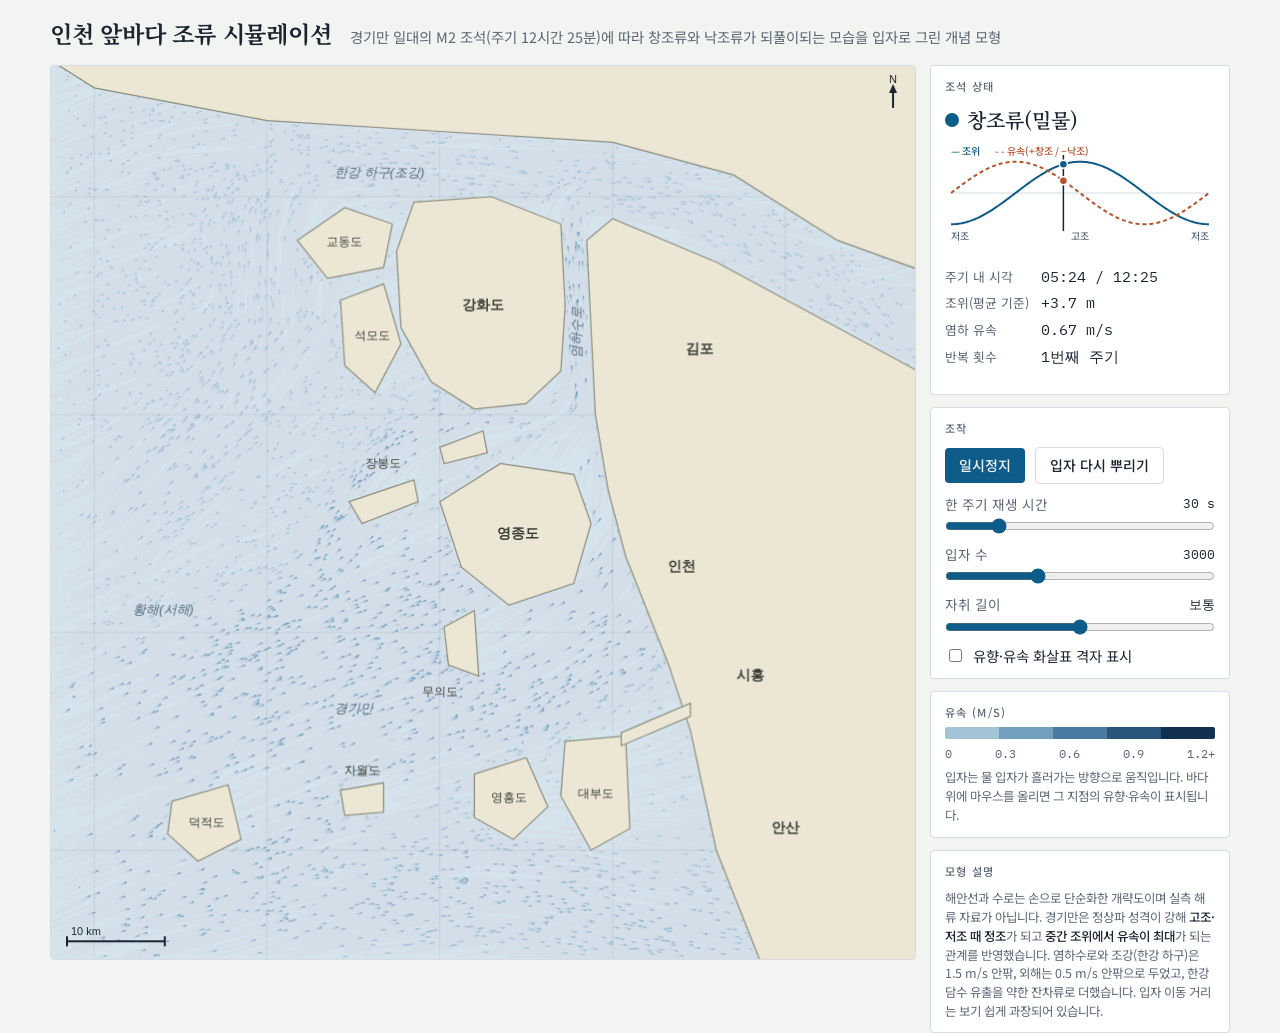
==== incheon_current_sim/index.html @ fb6a22b2 "Add Incheon tidal current flow simulation page Single-file HTML canvas simulation of Gyeonggi Bay ti" ====
<!doctype html>
<html lang="ko">
<head>
<meta charset="utf-8">
<meta name="viewport" content="width=device-width,initial-scale=1,viewport-fit=cover">
<title>인천 앞바다 조류 시뮬레이션</title>
<link rel="stylesheet" href="https://fonts.googleapis.com/css2?family=Noto+Serif+KR:wght@600;700&family=Noto+Sans+KR:wght@400;500;700&family=IBM+Plex+Mono:wght@400;500&display=swap">
<style>
/* 레이아웃: 왼쪽에 정사각형 해도(캔버스), 오른쪽에 조석시계·범례·조작 레일. 폰 폭에서는 세로로 쌓임. */
:root{
  --bg:#f2f4f1; --fg:#1b2430; --muted:#5b6675; --panel:#ffffff; --line:#d6dce1;
  --sea:#d2e3ec; --land:#ece6d5; --coast:#8a8d7c; --label:#3a3e35; --sealabel:#4f6b7c;
  --accent:#0d5c8a; --accent2:#b5542b;
  --s1:#a3c3d6; --s2:#729fbe; --s3:#4a7aa0; --s4:#285579; --s5:#12304f;
  --arrow:rgba(18,40,62,.6); --grid:rgba(20,40,60,.08);
  --font-display:'Noto Serif KR','Apple SD Gothic Neo',serif;
  --font-body:'Noto Sans KR','Apple SD Gothic Neo','Malgun Gothic',sans-serif;
  --font-mono:'IBM Plex Mono',ui-monospace,Menlo,monospace;
}
@media (prefers-color-scheme: dark){
  :root:not([data-theme="light"]){
    --bg:#0e141c; --fg:#e4ebf2; --muted:#93a1b1; --panel:#161e28; --line:#2a3440;
    --sea:#0b1b2c; --land:#2b3340; --coast:#606c79; --label:#cfd8e2; --sealabel:#8fb1c4;
    --accent:#6cc3ec; --accent2:#f0946a;
    --s1:#2a5a78; --s2:#3f86a8; --s3:#5db3d2; --s4:#8fd8ea; --s5:#dcf7ff;
    --arrow:rgba(220,236,246,.55); --grid:rgba(200,220,240,.08);
    color-scheme:dark;
  }
}
:root[data-theme="dark"]{
  --bg:#0e141c; --fg:#e4ebf2; --muted:#93a1b1; --panel:#161e28; --line:#2a3440;
  --sea:#0b1b2c; --land:#2b3340; --coast:#606c79; --label:#cfd8e2; --sealabel:#8fb1c4;
  --accent:#6cc3ec; --accent2:#f0946a;
  --s1:#2a5a78; --s2:#3f86a8; --s3:#5db3d2; --s4:#8fd8ea; --s5:#dcf7ff;
  --arrow:rgba(220,236,246,.55); --grid:rgba(200,220,240,.08);
  color-scheme:dark;
}
*{box-sizing:border-box}
html,body{height:100%}
body{margin:0;background:var(--bg);color:var(--fg);font-family:var(--font-body);font-size:14px;line-height:1.5;
  padding-block:16px;padding-inline:16px}
.wrap{max-width:1180px;margin:0 auto;display:flex;flex-direction:column;gap:14px}
header{display:flex;flex-wrap:wrap;align-items:baseline;gap:6px 18px}
h1{font-family:var(--font-display);font-weight:700;font-size:1.45rem;margin:0;letter-spacing:-.01em;text-wrap:balance}
header p{margin:0;color:var(--muted);font-size:.9rem}
.main{display:grid;grid-template-columns:minmax(0,1fr) 300px;gap:14px;align-items:start}
.mapbox{position:relative;width:100%;aspect-ratio:var(--aspect,1);max-width:100%;border:1px solid var(--line);
  background:var(--sea);overflow:hidden;border-radius:4px}
.mapbox canvas{position:absolute;inset:0;width:100%;height:100%}
#tip{position:absolute;pointer-events:none;background:var(--panel);color:var(--fg);border:1px solid var(--line);
  border-radius:4px;padding:6px 8px;font-size:12px;font-family:var(--font-mono);font-variant-numeric:tabular-nums;
  box-shadow:0 2px 8px rgba(0,0,0,.15);white-space:nowrap;transform:translate(12px,12px)}
.rail{display:flex;flex-direction:column;gap:12px;min-width:0}
.card{background:var(--panel);border:1px solid var(--line);border-radius:4px;padding:12px 14px;display:flex;flex-direction:column;gap:10px;min-width:0}
.eyebrow{font-size:.7rem;letter-spacing:.12em;text-transform:uppercase;color:var(--muted);font-weight:500}
.status{display:grid;grid-template-columns:auto 1fr;gap:4px 12px;font-variant-numeric:tabular-nums;align-items:baseline}
.status dt{color:var(--muted);font-size:.8rem;margin:0}
.status dd{margin:0;font-family:var(--font-mono);font-size:.95rem}
.phase{font-family:var(--font-display);font-size:1.25rem;font-weight:600;display:flex;align-items:center;gap:8px}
.phase .chip{display:inline-block;width:.7em;height:.7em;border-radius:50%;background:var(--accent)}
.phase.ebb .chip{background:var(--accent2)}
#tide{width:100%;height:96px;display:block}
.row{display:flex;align-items:center;gap:10px;flex-wrap:wrap}
.row label{flex:1 1 auto;font-size:.85rem;color:var(--muted);min-width:0}
.row output{font-family:var(--font-mono);font-size:.8rem;min-width:4.5em;text-align:right;font-variant-numeric:tabular-nums}
input[type=range]{width:100%;accent-color:var(--accent);margin:0}
.field{display:flex;flex-direction:column;gap:4px}
.field .row{justify-content:space-between}
button{font:inherit;font-weight:500;background:var(--accent);color:var(--bg);border:0;border-radius:4px;padding:7px 14px;cursor:pointer}
button.secondary{background:transparent;color:var(--fg);border:1px solid var(--line)}
button:focus-visible,input:focus-visible{outline:2px solid var(--accent);outline-offset:2px}
.check{display:flex;align-items:center;gap:8px;font-size:.9rem;cursor:pointer}
.legend{display:flex;flex-direction:column;gap:6px}
.ramp{display:flex;height:12px;border-radius:2px;overflow:hidden}
.ramp span{flex:1}
.ticks{display:flex;justify-content:space-between;font-family:var(--font-mono);font-size:.72rem;color:var(--muted);font-variant-numeric:tabular-nums}
.note{font-size:.78rem;color:var(--muted);margin:0}
.note b{color:var(--fg);font-weight:500}
@media (max-width:820px){ .main{grid-template-columns:minmax(0,1fr)} }
@media (prefers-reduced-motion: reduce){ .phase .chip{animation:none} }
</style>

<div class="wrap">
  <header>
    <h1>인천 앞바다 조류 시뮬레이션</h1>
    <p>경기만 일대의 M2 조석(주기 12시간 25분)에 따라 창조류와 낙조류가 되풀이되는 모습을 입자로 그린 개념 모형</p>
  </header>

  <div class="main">
    <div class="mapbox" id="mapbox">
      <canvas id="flow"></canvas>
      <canvas id="top"></canvas>
      <div id="tip" hidden></div>
    </div>

    <aside class="rail">
      <section class="card">
        <div class="eyebrow">조석 상태</div>
        <div class="phase" id="phase"><span class="chip"></span><span id="phaseText">창조류(밀물)</span></div>
        <canvas id="tide" aria-label="조위와 유속의 한 주기 곡선"></canvas>
        <dl class="status">
          <dt>주기 내 시각</dt><dd id="tClock">00:00 / 12:25</dd>
          <dt>조위(평균 기준)</dt><dd id="level">0.0 m</dd>
          <dt>염하 유속</dt><dd id="umax">0.00 m/s</dd>
          <dt>반복 횟수</dt><dd id="cycle">1번째 주기</dd>
        </dl>
      </section>

      <section class="card">
        <div class="eyebrow">조작</div>
        <div class="row">
          <button id="play" type="button">일시정지</button>
          <button id="reset" type="button" class="secondary">입자 다시 뿌리기</button>
        </div>
        <div class="field">
          <div class="row"><label for="rate">한 주기 재생 시간</label><output id="rateOut">30 s</output></div>
          <input type="range" id="rate" min="10" max="120" step="5" value="30">
        </div>
        <div class="field">
          <div class="row"><label for="count">입자 수</label><output id="countOut">3000</output></div>
          <input type="range" id="count" min="500" max="8000" step="250" value="3000">
        </div>
        <div class="field">
          <div class="row"><label for="trail">자취 길이</label><output id="trailOut">보통</output></div>
          <input type="range" id="trail" min="1" max="5" step="1" value="3">
        </div>
        <label class="check"><input type="checkbox" id="arrows"> 유향·유속 화살표 격자 표시</label>
      </section>

      <section class="card legend">
        <div class="eyebrow">유속 (m/s)</div>
        <div class="ramp"><span style="background:var(--s1)"></span><span style="background:var(--s2)"></span><span style="background:var(--s3)"></span><span style="background:var(--s4)"></span><span style="background:var(--s5)"></span></div>
        <div class="ticks"><span>0</span><span>0.3</span><span>0.6</span><span>0.9</span><span>1.2+</span></div>
        <p class="note">입자는 물 입자가 흘러가는 방향으로 움직입니다. 바다 위에 마우스를 올리면 그 지점의 유향·유속이 표시됩니다.</p>
      </section>

      <section class="card">
        <div class="eyebrow">모형 설명</div>
        <p class="note">해안선과 수로는 손으로 단순화한 개략도이며 실측 해류 자료가 아닙니다. 경기만은 정상파 성격이 강해 <b>고조·저조 때 정조</b>가 되고 <b>중간 조위에서 유속이 최대</b>가 되는 관계를 반영했습니다. 염하수로와 조강(한강 하구)은 1.5 m/s 안팎, 외해는 0.5 m/s 안팎으로 두었고, 한강 담수 유출을 약한 잔차류로 더했습니다. 입자 이동 거리는 보기 쉽게 과장되어 있습니다.</p>
      </section>
    </aside>
  </div>
</div>

<script>
(function(){
'use strict';
// ---------- 좌표계: 경기만 범위를 km 평면으로 ----------
const LON0=125.95, LON1=126.95, LAT0=37.10, LAT1=37.92;
const LATM=(LAT0+LAT1)/2;
const KX=111.32*Math.cos(LATM*Math.PI/180), KY=111.32;
const Wkm=(LON1-LON0)*KX, Hkm=(LAT1-LAT0)*KY;
const toKm=(lon,lat)=>[(lon-LON0)*KX,(lat-LAT0)*KY];
document.getElementById('mapbox').style.setProperty('--aspect', (Wkm/Hkm).toFixed(4));

// ---------- 단순화한 해안선 (경도, 위도) ----------
const LAND=[
 {name:'북쪽 육지', pts:[[125.90,38.00],[127.00,38.00],[127.00,37.72],[126.86,37.76],[126.74,37.82],[126.60,37.85],[126.40,37.86],[126.20,37.87],[126.00,37.90],[125.90,37.95]]},
 {name:'김포·인천·시흥·안산', pts:[[127.00,37.62],[126.86,37.68],[126.72,37.74],[126.60,37.78],[126.57,37.76],[126.575,37.68],[126.58,37.60],[126.595,37.53],[126.615,37.47],[126.64,37.42],[126.665,37.37],[126.69,37.31],[126.72,37.20],[126.78,37.08],[127.00,37.05]]},
 {name:'강화도', pts:[[126.37,37.795],[126.46,37.80],[126.54,37.775],[126.545,37.70],[126.54,37.64],[126.50,37.61],[126.44,37.605],[126.39,37.63],[126.355,37.68],[126.35,37.75]]},
 {name:'교동도', pts:[[126.235,37.76],[126.29,37.79],[126.345,37.775],[126.335,37.735],[126.27,37.725]]},
 {name:'석모도', pts:[[126.285,37.705],[126.335,37.72],[126.355,37.665],[126.325,37.62],[126.29,37.645]]},
 {name:'영종도', pts:[[126.40,37.52],[126.47,37.555],[126.555,37.545],[126.575,37.50],[126.555,37.445],[126.48,37.425],[126.425,37.46]]},
 {name:'무의도', pts:[[126.405,37.405],[126.44,37.42],[126.445,37.36],[126.41,37.37]]},
 {name:'장봉도', pts:[[126.295,37.52],[126.37,37.54],[126.375,37.52],[126.31,37.50]]},
 {name:'영흥도', pts:[[126.44,37.27],[126.50,37.285],[126.525,37.24],[126.485,37.21],[126.44,37.23]]},
 {name:'대부도', pts:[[126.545,37.30],[126.615,37.305],[126.62,37.22],[126.575,37.20],[126.54,37.25]]},
 {name:'시화방조제', pts:[[126.61,37.308],[126.69,37.335],[126.69,37.323],[126.61,37.296]]},
 {name:'덕적도', pts:[[126.09,37.245],[126.155,37.26],[126.17,37.21],[126.12,37.19],[126.085,37.215]]},
 {name:'자월도', pts:[[126.285,37.255],[126.335,37.262],[126.335,37.235],[126.29,37.232]]},
 {name:'신도·시도', pts:[[126.40,37.57],[126.45,37.585],[126.455,37.565],[126.405,37.555]]},
];
const LABELS=[
 ['인천',126.68,37.46,'land'],['김포',126.70,37.66,'land'],['시흥',126.76,37.36,'land'],['안산',126.80,37.22,'land'],
 ['강화도',126.45,37.70,'land'],['교동도',126.29,37.758,'small'],['석모도',126.322,37.672,'small'],
 ['영종도',126.49,37.49,'land'],['무의도',126.40,37.345,'small'],['장봉도',126.335,37.555,'small'],
 ['영흥도',126.48,37.248,'small'],['대부도',126.58,37.252,'small'],['덕적도',126.13,37.225,'small'],['자월도',126.31,37.273,'small'],
 ['한강 하구(조강)',126.33,37.822,'sea'],['염하수로',126.559,37.675,'sea',-90],['황해(서해)',126.08,37.42,'sea'],['경기만',126.30,37.33,'sea'],
];

// ---------- 수로(창조류 방향으로 점을 나열) ----------
const CH=[
 {pts:[[125.95,37.22],[126.15,37.30],[126.32,37.36],[126.45,37.40],[126.55,37.45],[126.595,37.50],[126.60,37.55]], amp:1.1, sig:9,  res:0},
 {pts:[[126.60,37.555],[126.575,37.60],[126.565,37.65],[126.56,37.70],[126.555,37.75],[126.545,37.79]], amp:1.7, sig:2.2, res:-0.15},
 {pts:[[126.15,37.84],[126.30,37.83],[126.45,37.82],[126.56,37.805],[126.68,37.785],[126.80,37.735],[126.92,37.67]], amp:1.3, sig:2.8, res:-0.25},
 {pts:[[126.05,37.52],[126.15,37.60],[126.21,37.68],[126.20,37.76],[126.21,37.82]], amp:0.9, sig:4.5, res:-0.05},
 {pts:[[126.28,37.48],[126.36,37.56],[126.44,37.595],[126.52,37.595],[126.575,37.585]], amp:0.9, sig:3, res:0},
 {pts:[[126.10,37.12],[126.30,37.16],[126.45,37.17],[126.55,37.16],[126.70,37.13]], amp:0.8, sig:7, res:0},
].map(c=>({...c, km:c.pts.map(p=>toKm(p[0],p[1]))}));
const BG={dir:[0.93,0.37], amp:0.45, w:0.18};

// ---------- 격자: 육지 마스크 + 창조류 단위장 + 잔차류 ----------
const NX=220, NY=Math.round(NX*Hkm/Wkm);
const dx=Wkm/NX, dy=Hkm/NY;
const land=new Uint8Array(NX*NY), damp=new Float32Array(NX*NY);
const UX=new Float32Array(NX*NY), UY=new Float32Array(NX*NY), RX=new Float32Array(NX*NY), RY=new Float32Array(NX*NY);
const LANDKM=LAND.map(p=>p.pts.map(q=>toKm(q[0],q[1])));
function inPoly(x,y,poly){let c=false;for(let i=0,j=poly.length-1;i<poly.length;j=i++){const [xi,yi]=poly[i],[xj,yj]=poly[j];
  if(((yi>y)!==(yj>y))&&(x<(xj-xi)*(y-yi)/(yj-yi)+xi))c=!c;}return c;}
function segInfo(x,y,a,b){const vx=b[0]-a[0],vy=b[1]-a[1],L2=vx*vx+vy*vy;let t=((x-a[0])*vx+(y-a[1])*vy)/L2;t=Math.max(0,Math.min(1,t));
  const px=a[0]+t*vx,py=a[1]+t*vy,d=Math.hypot(x-px,y-py),L=Math.sqrt(L2);return [d,vx/L,vy/L];}
function fieldAt(x,y){let sw=BG.w,sx=BG.w*BG.amp*BG.dir[0],sy=BG.w*BG.amp*BG.dir[1],rx=0,ry=0;
  for(const c of CH){let best=1e9,tx=0,ty=0;for(let i=0;i<c.km.length-1;i++){const [d,ux,uy]=segInfo(x,y,c.km[i],c.km[i+1]);if(d<best){best=d;tx=ux;ty=uy;}}
    const w=Math.exp(-(best*best)/(c.sig*c.sig));sw+=w;sx+=w*c.amp*tx;sy+=w*c.amp*ty;rx+=w*c.res*tx;ry+=w*c.res*ty;}
  return [sx/sw,sy/sw,rx/sw,ry/sw];}
for(let j=0;j<NY;j++)for(let i=0;i<NX;i++){const x=(i+.5)*dx,y=(j+.5)*dy,k=j*NX+i;
  let L=false;for(const p of LANDKM){if(inPoly(x,y,p)){L=true;break;}}
  if(L){land[k]=1;continue;}
  const [ux,uy,rx,ry]=fieldAt(x,y);UX[k]=ux;UY[k]=uy;RX[k]=rx;RY[k]=ry;}
for(let j=0;j<NY;j++)for(let i=0;i<NX;i++){const k=j*NX+i;if(land[k])continue;let near=3;
  for(let r=1;r<=2&&near>2;r++){for(let b=-r;b<=r;b++)for(let a=-r;a<=r;a++){const ii=i+a,jj=j+b;if(ii<0||jj<0||ii>=NX||jj>=NY)continue;
    if(land[jj*NX+ii]){near=Math.min(near,r);}}}
  damp[k]=near===1?0.5:near===2?0.8:1;}
const cellOf=(x,y)=>{const i=Math.floor(x/dx),j=Math.floor(y/dy);if(i<0||j<0||i>=NX||j>=NY)return -1;return j*NX+i;};

// ---------- 조석 ----------
const T=12.42*3600; // M2 주기(초)
const HAMP=4.0;     // 대조기 조위 진폭(m)
let simT=0, playing=true;
const reduced=matchMedia('(prefers-reduced-motion: reduce)').matches;
const tideF=t=>Math.sin(2*Math.PI*t/T);        // +: 창조류, -: 낙조류
const level=t=>-HAMP*Math.cos(2*Math.PI*t/T);  // 저조에서 시작해 고조로
function velAt(k,t){const f=tideF(t),d=damp[k];return [(f*UX[k]+RX[k])*d,(f*UY[k]+RY[k])*d];}

// ---------- 캔버스 ----------
const box=document.getElementById('mapbox'), flow=document.getElementById('flow'), top=document.getElementById('top');
const fctx=flow.getContext('2d'), tctx=top.getContext('2d');
let cw=0,ch=0,dpr=1,sx=1,sy=1;
let C={};
function readTheme(){const cs=getComputedStyle(document.documentElement);const g=n=>cs.getPropertyValue(n).trim();
  C={sea:g('--sea'),land:g('--land'),coast:g('--coast'),label:g('--label'),sealabel:g('--sealabel'),arrow:g('--arrow'),grid:g('--grid'),fg:g('--fg'),muted:g('--muted'),accent:g('--accent'),accent2:g('--accent2'),
     ramp:[g('--s1'),g('--s2'),g('--s3'),g('--s4'),g('--s5')],line:g('--line'),panel:g('--panel')};}
function resize(){const r=box.getBoundingClientRect();if(r.width<10)return;dpr=Math.min(window.devicePixelRatio||1,2);
  cw=r.width;ch=r.height;for(const c of [flow,top]){c.width=Math.round(cw*dpr);c.height=Math.round(ch*dpr);}
  sx=cw/Wkm;sy=ch/Hkm;clearFlow();drawTop();}
function clearFlow(){fctx.setTransform(1,0,0,1,0,0);fctx.fillStyle=C.sea;fctx.fillRect(0,0,flow.width,flow.height);}
const px=(x,y)=>[x*sx,ch-y*sy];

// ---------- 입자 ----------
let N=3000, P={x:new Float32Array(0),y:new Float32Array(0),age:new Int16Array(0)};
function spawn(i){for(let k=0;k<50;k++){const x=Math.random()*Wkm,y=Math.random()*Hkm;const c=cellOf(x,y);if(c>=0&&!land[c]){P.x[i]=x;P.y[i]=y;P.age[i]=(150+Math.random()*300)|0;return;}}}
function seed(n){N=n;P={x:new Float32Array(n),y:new Float32Array(n),age:new Int16Array(n)};for(let i=0;i<n;i++)spawn(i);clearFlow();}
let cycleSec=30, trailAlpha=0.10, showArrows=false;
const trailSteps=[0.30,0.18,0.10,0.06,0.035], trailNames=['아주 짧게','짧게','보통','길게','아주 길게'];
function rampColor(s){const i=Math.min(4,Math.floor(s/0.3));return C.ramp[i];}

function step(dtReal){
  if(playing)simT+=dtReal*T/cycleSec;
  const K=0.085*Math.sqrt(30/cycleSec);   // 보기 좋게 과장한 이동 배율 (km / frame / (m/s))
  fctx.setTransform(dpr,0,0,dpr,0,0);
  fctx.globalAlpha=trailAlpha;fctx.fillStyle=C.sea;fctx.fillRect(0,0,cw,ch);fctx.globalAlpha=1;
  if(!playing)return;
  const buckets=[[],[],[],[],[]];
  for(let i=0;i<N;i++){
    const x=P.x[i],y=P.y[i];const c=cellOf(x,y);
    if(c<0||land[c]||--P.age[i]<=0){spawn(i);continue;}
    const [u,v]=velAt(c,simT);const s=Math.hypot(u,v);
    const nx=x+u*K+(Math.random()-.5)*0.02, ny=y+v*K+(Math.random()-.5)*0.02;
    const c2=cellOf(nx,ny);if(c2<0||land[c2]){spawn(i);continue;}
    buckets[Math.min(4,Math.floor(s/0.3))].push(x,y,nx,ny);P.x[i]=nx;P.y[i]=ny;}
  fctx.lineWidth=1.3;fctx.lineCap='round';
  for(let b=0;b<5;b++){const q=buckets[b];if(!q.length)continue;fctx.strokeStyle=C.ramp[b];fctx.beginPath();
    for(let i=0;i<q.length;i+=4){const [ax,ay]=px(q[i],q[i+1]),[bx,by]=px(q[i+2],q[i+3]);fctx.moveTo(ax,ay);fctx.lineTo(bx,by);}fctx.stroke();}
}

// ---------- 해도 레이어(육지·라벨·화살표·축척) ----------
function drawTop(){
  tctx.setTransform(dpr,0,0,dpr,0,0);tctx.clearRect(0,0,cw,ch);
  // 위경도 격자
  tctx.strokeStyle=C.grid;tctx.lineWidth=1;tctx.beginPath();
  for(let lon=126.0;lon<LON1;lon+=0.2){const [x]=px(...toKm(lon,LAT0));tctx.moveTo(x,0);tctx.lineTo(x,ch);}
  for(let lat=37.2;lat<LAT1;lat+=0.2){const [,y]=px(...toKm(LON0,lat));tctx.moveTo(0,y);tctx.lineTo(cw,y);}
  tctx.stroke();
  // 육지
  tctx.fillStyle=C.land;tctx.strokeStyle=C.coast;tctx.lineWidth=1.2;
  for(const p of LANDKM){tctx.beginPath();p.forEach(([x,y],i)=>{const [a,b]=px(x,y);i?tctx.lineTo(a,b):tctx.moveTo(a,b);});tctx.closePath();tctx.fill();tctx.stroke();}
  // 화살표 격자
  if(showArrows){const gp=Math.max(26,cw/22);tctx.strokeStyle=C.arrow;tctx.fillStyle=C.arrow;tctx.lineWidth=1;
    for(let yy=gp/2;yy<ch;yy+=gp)for(let xx=gp/2;xx<cw;xx+=gp){const kx=xx/sx,ky=(ch-yy)/sy;const c=cellOf(kx,ky);if(c<0||land[c])continue;
      const [u,v]=velAt(c,simT);const s=Math.hypot(u,v);if(s<0.03)continue;const L=Math.min(gp*0.9,4+s*gp*0.55);
      const ux=u/s,uy=-v/s;tctx.beginPath();tctx.moveTo(xx-ux*L/2,yy-uy*L/2);tctx.lineTo(xx+ux*L/2,yy+uy*L/2);tctx.stroke();
      const hx=xx+ux*L/2,hy=yy+uy*L/2,a=4;tctx.beginPath();tctx.moveTo(hx,hy);tctx.lineTo(hx-ux*a-uy*a*0.6,hy-uy*a+ux*a*0.6);tctx.lineTo(hx-ux*a+uy*a*0.6,hy-uy*a-ux*a*0.6);tctx.closePath();tctx.fill();}}
  // 라벨
  const fs=Math.max(10,Math.min(13,cw/60));
  for(const [name,lon,lat,kind,rot] of LABELS){const [x,y]=px(...toKm(lon,lat));
    if(kind==='sea'){tctx.font=`italic 500 ${fs}px ${getComputedStyle(document.body).fontFamily}`;tctx.fillStyle=C.sealabel;}
    else{tctx.font=`${kind==='small'?400:700} ${kind==='small'?fs-1:fs+1}px ${getComputedStyle(document.body).fontFamily}`;tctx.fillStyle=C.label;}
    tctx.textAlign='center';tctx.textBaseline='middle';
    if(rot){tctx.save();tctx.translate(x,y);tctx.rotate(rot*Math.PI/180);tctx.fillText(name,0,0);tctx.restore();}else tctx.fillText(name,x,y);}
  // 축척(10 km)과 북쪽 표시
  const bx=16,by=ch-18,bl=10*sx;tctx.strokeStyle=C.fg;tctx.lineWidth=2;tctx.beginPath();tctx.moveTo(bx,by);tctx.lineTo(bx+bl,by);tctx.moveTo(bx,by-5);tctx.lineTo(bx,by+5);tctx.moveTo(bx+bl,by-5);tctx.lineTo(bx+bl,by+5);tctx.stroke();
  tctx.font=`500 11px ${getComputedStyle(document.body).fontFamily}`;tctx.fillStyle=C.fg;tctx.textAlign='left';tctx.textBaseline='bottom';tctx.fillText('10 km',bx+4,by-4);
  tctx.textAlign='center';tctx.textBaseline='top';tctx.fillText('N',cw-22,8);tctx.beginPath();tctx.moveTo(cw-22,20);tctx.lineTo(cw-22,42);tctx.stroke();
  tctx.beginPath();tctx.moveTo(cw-22,18);tctx.lineTo(cw-26,27);tctx.lineTo(cw-18,27);tctx.closePath();tctx.fill();
}

// ---------- 조석 패널 ----------
const tide=document.getElementById('tide'), tcx=tide.getContext('2d');
function drawTide(){const r=tide.getBoundingClientRect();const w=r.width,h=r.height;if(w<10)return;
  tide.width=Math.round(w*dpr);tide.height=Math.round(h*dpr);tcx.setTransform(dpr,0,0,dpr,0,0);tcx.clearRect(0,0,w,h);
  const pad={l:6,r:6,t:14,b:14},pw=w-pad.l-pad.r,ph=h-pad.t-pad.b,mid=pad.t+ph/2;
  tcx.strokeStyle=C.line;tcx.lineWidth=1;tcx.beginPath();tcx.moveTo(pad.l,mid);tcx.lineTo(pad.l+pw,mid);tcx.stroke();
  const curve=(fn,color,width,dash)=>{tcx.strokeStyle=color;tcx.lineWidth=width;tcx.setLineDash(dash);tcx.beginPath();
    for(let i=0;i<=120;i++){const t=i/120*T,x=pad.l+i/120*pw,y=mid-fn(t)*ph/2*0.92;i?tcx.lineTo(x,y):tcx.moveTo(x,y);}tcx.stroke();tcx.setLineDash([]);};
  curve(t=>level(t)/HAMP,C.accent,2,[]);
  curve(tideF,C.accent2,2,[4,3]);
  const ph0=(simT%T+T)%T,x=pad.l+ph0/T*pw;
  tcx.strokeStyle=C.fg;tcx.lineWidth=1.5;tcx.beginPath();tcx.moveTo(x,pad.t-4);tcx.lineTo(x,pad.t+ph+4);tcx.stroke();
  const dot=(fn,color)=>{tcx.fillStyle=color;tcx.beginPath();tcx.arc(x,mid-fn(ph0)*ph/2*0.92,4,0,Math.PI*2);tcx.fill();tcx.strokeStyle=C.panel;tcx.lineWidth=1.5;tcx.stroke();};
  dot(t=>level(t)/HAMP,C.accent);dot(tideF,C.accent2);
  tcx.font=`500 10px ${getComputedStyle(document.body).fontFamily}`;tcx.textBaseline='top';tcx.textAlign='left';
  tcx.fillStyle=C.accent;tcx.fillText('— 조위',pad.l,1);tcx.fillStyle=C.accent2;tcx.fillText('- - 유속(+창조 / −낙조)',pad.l+44,1);
  tcx.fillStyle=C.muted;tcx.textBaseline='bottom';tcx.textAlign='left';tcx.fillText('저조',pad.l,h);tcx.textAlign='center';tcx.fillText('고조',pad.l+pw/2,h);tcx.textAlign='right';tcx.fillText('저조',pad.l+pw,h);}

// ---------- 상태 표시 ----------
const el=id=>document.getElementById(id);
const phaseEl=el('phase'),phaseText=el('phaseText');
function updateStatus(){const ph=(simT%T+T)%T,f=tideF(simT),h=level(simT);
  let txt,ebb=false;const a=Math.abs(f);
  if(a<0.17)txt=h>0?'고조 정조(물이 멈춤)':'저조 정조(물이 멈춤)';
  else if(f>0)txt=a>0.9?'최강 창조류(밀물)':'창조류(밀물)';
  else{ebb=true;txt=a>0.9?'최강 낙조류(썰물)':'낙조류(썰물)';}
  phaseText.textContent=txt;phaseEl.classList.toggle('ebb',ebb);
  const mins=Math.floor(ph/60),hh=String(Math.floor(mins/60)).padStart(2,'0'),mm=String(mins%60).padStart(2,'0');
  el('tClock').textContent=`${hh}:${mm} / 12:25`;
  el('level').textContent=`${h>=0?'+':'−'}${Math.abs(h).toFixed(1)} m`;
  el('umax').textContent=`${(1.7*a).toFixed(2)} m/s`;
  el('cycle').textContent=`${Math.floor(simT/T)+1}번째 주기`;}

// ---------- 마우스 툴팁 ----------
const tip=el('tip');
const DIRS=['북','북북동','북동','동북동','동','동남동','남동','남남동','남','남남서','남서','서남서','서','서북서','북서','북북서'];
function onMove(e){const r=box.getBoundingClientRect();const mx=e.clientX-r.left,my=e.clientY-r.top;const kx=mx/sx,ky=(ch-my)/sy;const c=cellOf(kx,ky);
  if(c<0||land[c]){tip.hidden=true;return;}
  const [u,v]=velAt(c,simT);const s=Math.hypot(u,v);const deg=(Math.atan2(u,v)*180/Math.PI+360)%360;const d=DIRS[Math.round(deg/22.5)%16];
  const lon=LON0+kx/KX,lat=LAT0+ky/KY;
  tip.innerHTML=`${lat.toFixed(3)}°N ${lon.toFixed(3)}°E<br>유속 ${(s*100).toFixed(0)} cm/s · ${s<0.03?'정조':d+'쪽('+deg.toFixed(0)+'°)으로'}`;
  tip.hidden=false;const tw=tip.offsetWidth,th=tip.offsetHeight;
  tip.style.left=(mx+tw+24>cw?mx-tw-24:mx)+'px';tip.style.top=(my+th+24>ch?my-th-24:my)+'px';}
box.addEventListener('pointermove',onMove);box.addEventListener('pointerleave',()=>{tip.hidden=true;});

// ---------- 조작 ----------
const playBtn=el('play');
function setPlaying(p){playing=p;playBtn.textContent=p?'일시정지':'재생';}
playBtn.addEventListener('click',()=>setPlaying(!playing));
el('reset').addEventListener('click',()=>seed(N));
el('rate').addEventListener('input',e=>{cycleSec=+e.target.value;el('rateOut').textContent=cycleSec+' s';});
el('count').addEventListener('input',e=>{el('countOut').textContent=e.target.value;});
el('count').addEventListener('change',e=>seed(+e.target.value));
el('trail').addEventListener('input',e=>{const i=+e.target.value-1;trailAlpha=trailSteps[i];el('trailOut').textContent=trailNames[i];});
el('arrows').addEventListener('change',e=>{showArrows=e.target.checked;drawTop();});
cycleSec=+el('rate').value;trailAlpha=trailSteps[+el('trail').value-1];

// ---------- 테마 변경 감지 ----------
function themeChanged(){readTheme();clearFlow();drawTop();drawTide();}
matchMedia('(prefers-color-scheme: dark)').addEventListener('change',themeChanged);
new MutationObserver(themeChanged).observe(document.documentElement,{attributes:true,attributeFilter:['data-theme']});

// ---------- 루프 ----------
readTheme();resize();seed(N);
new ResizeObserver(()=>{resize();drawTide();}).observe(box);
if(reduced){setPlaying(false);el('arrows').checked=true;showArrows=true;drawTop();}
let last=performance.now(),acc=0;
function frame(now){const dt=Math.min(0.05,(now-last)/1000);last=now;step(dt);
  if(showArrows&&playing)drawTop();
  acc+=dt;if(acc>0.1){acc=0;updateStatus();drawTide();}
  requestAnimationFrame(frame);}
updateStatus();drawTide();requestAnimationFrame(frame);
})();
</script>

</html>
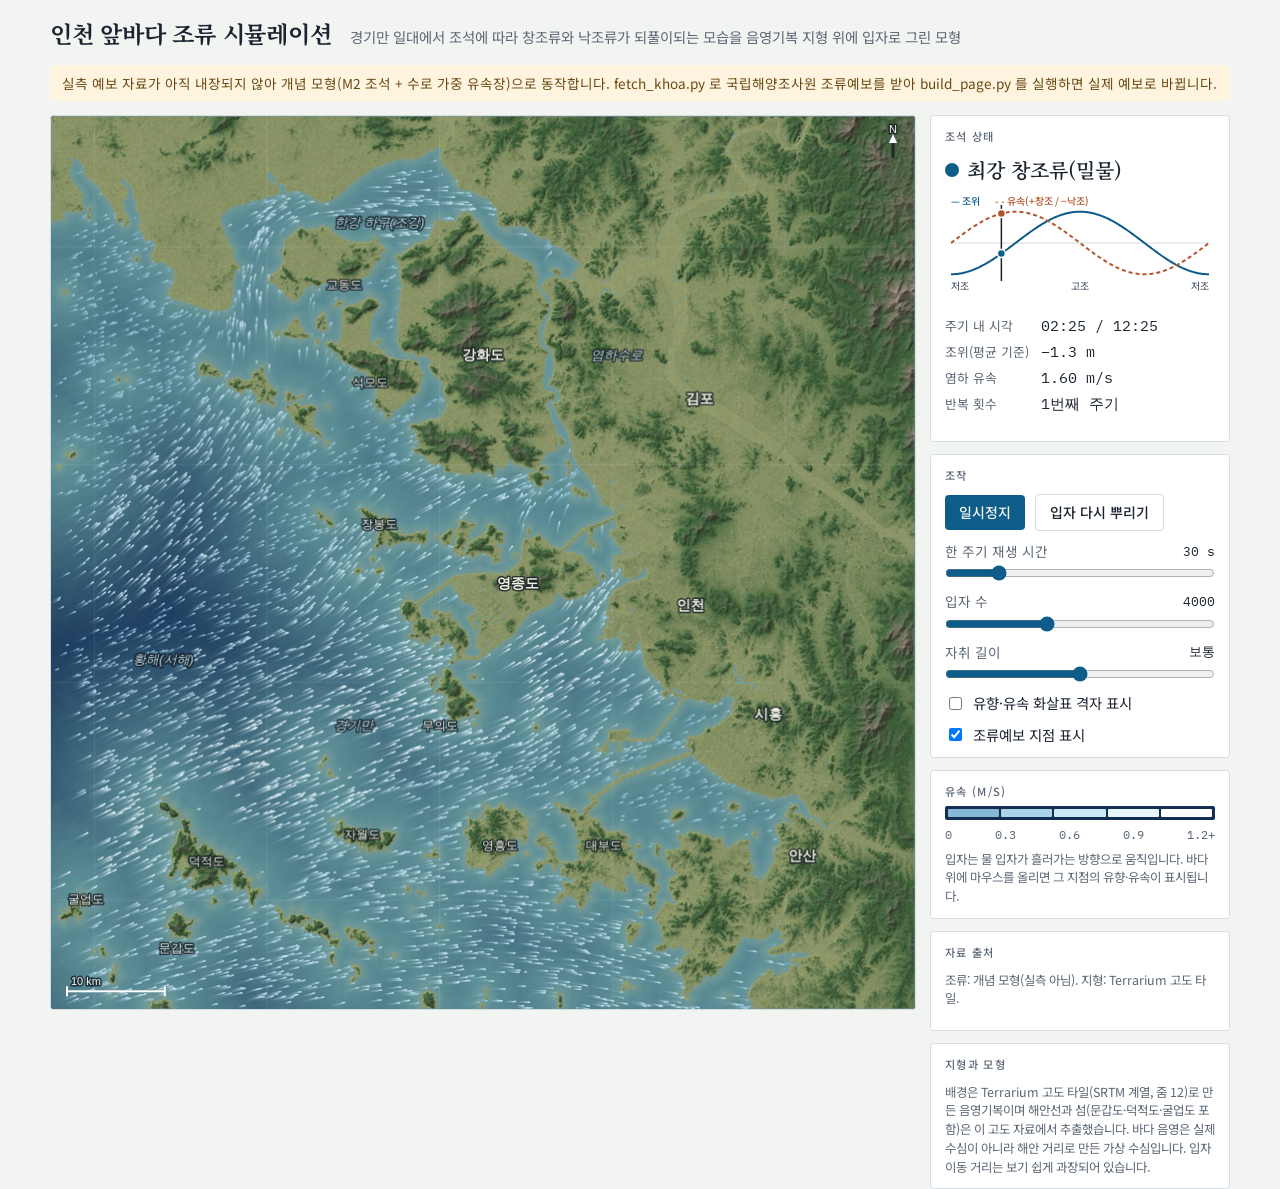
==== commit 36ba57cf: "Rebuild Incheon current sim on DEM relief with KHOA data pipeline - Replace hand-drawn polygons with" ====
--- a/incheon_current_sim/index.html
+++ b/incheon_current_sim/index.html
@@ -6,13 +6,12 @@
 <title>인천 앞바다 조류 시뮬레이션</title>
 <link rel="stylesheet" href="https://fonts.googleapis.com/css2?family=Noto+Serif+KR:wght@600;700&family=Noto+Sans+KR:wght@400;500;700&family=IBM+Plex+Mono:wght@400;500&display=swap">
 <style>
-/* 레이아웃: 왼쪽에 정사각형 해도(캔버스), 오른쪽에 조석시계·범례·조작 레일. 폰 폭에서는 세로로 쌓임. */
+/* 레이아웃: 왼쪽에 음영기복 해도(이미지 + 캔버스 2장), 오른쪽에 조석시계·범례·조작 레일. 폰 폭에서는 세로로 쌓임. */
 :root{
   --bg:#f2f4f1; --fg:#1b2430; --muted:#5b6675; --panel:#ffffff; --line:#d6dce1;
-  --sea:#d2e3ec; --land:#ece6d5; --coast:#8a8d7c; --label:#3a3e35; --sealabel:#4f6b7c;
-  --accent:#0d5c8a; --accent2:#b5542b;
-  --s1:#a3c3d6; --s2:#729fbe; --s3:#4a7aa0; --s4:#285579; --s5:#12304f;
-  --arrow:rgba(18,40,62,.6); --grid:rgba(20,40,60,.08);
+  --accent:#0d5c8a; --accent2:#b5542b; --warn-bg:#fff4e0; --warn-fg:#6b4a12;
+  --deep:#122e52;
+  --s1:#86b9d6; --s2:#a9d4ea; --s3:#cbe8f5; --s4:#e8f6fc; --s5:#ffffff;
   --font-display:'Noto Serif KR','Apple SD Gothic Neo',serif;
   --font-body:'Noto Sans KR','Apple SD Gothic Neo','Malgun Gothic',sans-serif;
   --font-mono:'IBM Plex Mono',ui-monospace,Menlo,monospace;
@@ -20,42 +19,34 @@
 @media (prefers-color-scheme: dark){
   :root:not([data-theme="light"]){
     --bg:#0e141c; --fg:#e4ebf2; --muted:#93a1b1; --panel:#161e28; --line:#2a3440;
-    --sea:#0b1b2c; --land:#2b3340; --coast:#606c79; --label:#cfd8e2; --sealabel:#8fb1c4;
-    --accent:#6cc3ec; --accent2:#f0946a;
-    --s1:#2a5a78; --s2:#3f86a8; --s3:#5db3d2; --s4:#8fd8ea; --s5:#dcf7ff;
-    --arrow:rgba(220,236,246,.55); --grid:rgba(200,220,240,.08);
+    --accent:#6cc3ec; --accent2:#f0946a; --warn-bg:#3a2d12; --warn-fg:#f3d79a; --deep:#0c1f3a;
     color-scheme:dark;
   }
 }
 :root[data-theme="dark"]{
   --bg:#0e141c; --fg:#e4ebf2; --muted:#93a1b1; --panel:#161e28; --line:#2a3440;
-  --sea:#0b1b2c; --land:#2b3340; --coast:#606c79; --label:#cfd8e2; --sealabel:#8fb1c4;
-  --accent:#6cc3ec; --accent2:#f0946a;
-  --s1:#2a5a78; --s2:#3f86a8; --s3:#5db3d2; --s4:#8fd8ea; --s5:#dcf7ff;
-  --arrow:rgba(220,236,246,.55); --grid:rgba(200,220,240,.08);
+  --accent:#6cc3ec; --accent2:#f0946a; --warn-bg:#3a2d12; --warn-fg:#f3d79a; --deep:#0c1f3a;
   color-scheme:dark;
 }
 *{box-sizing:border-box}
 html,body{height:100%}
-body{margin:0;background:var(--bg);color:var(--fg);font-family:var(--font-body);font-size:14px;line-height:1.5;
-  padding-block:16px;padding-inline:16px}
+body{margin:0;background:var(--bg);color:var(--fg);font-family:var(--font-body);font-size:14px;line-height:1.5;padding-block:16px;padding-inline:16px}
 .wrap{max-width:1180px;margin:0 auto;display:flex;flex-direction:column;gap:14px}
 header{display:flex;flex-wrap:wrap;align-items:baseline;gap:6px 18px}
 h1{font-family:var(--font-display);font-weight:700;font-size:1.45rem;margin:0;letter-spacing:-.01em;text-wrap:balance}
 header p{margin:0;color:var(--muted);font-size:.9rem}
+.banner{background:var(--warn-bg);color:var(--warn-fg);border-radius:4px;padding:8px 12px;font-size:.85rem}
+.banner.ok{background:var(--panel);color:var(--fg);border:1px solid var(--line)}
 .main{display:grid;grid-template-columns:minmax(0,1fr) 300px;gap:14px;align-items:start}
-.mapbox{position:relative;width:100%;aspect-ratio:var(--aspect,1);max-width:100%;border:1px solid var(--line);
-  background:var(--sea);overflow:hidden;border-radius:4px}
-.mapbox canvas{position:absolute;inset:0;width:100%;height:100%}
-#tip{position:absolute;pointer-events:none;background:var(--panel);color:var(--fg);border:1px solid var(--line);
-  border-radius:4px;padding:6px 8px;font-size:12px;font-family:var(--font-mono);font-variant-numeric:tabular-nums;
-  box-shadow:0 2px 8px rgba(0,0,0,.15);white-space:nowrap;transform:translate(12px,12px)}
+.mapbox{position:relative;width:100%;aspect-ratio:var(--aspect,1);max-width:100%;border:1px solid var(--line);background:var(--deep);overflow:hidden;border-radius:4px}
+.mapbox img,.mapbox canvas{position:absolute;inset:0;width:100%;height:100%;display:block}
+#tip{position:absolute;pointer-events:none;background:var(--panel);color:var(--fg);border:1px solid var(--line);border-radius:4px;padding:6px 8px;font-size:12px;font-family:var(--font-mono);font-variant-numeric:tabular-nums;box-shadow:0 2px 8px rgba(0,0,0,.2);white-space:nowrap;transform:translate(12px,12px)}
 .rail{display:flex;flex-direction:column;gap:12px;min-width:0}
 .card{background:var(--panel);border:1px solid var(--line);border-radius:4px;padding:12px 14px;display:flex;flex-direction:column;gap:10px;min-width:0}
 .eyebrow{font-size:.7rem;letter-spacing:.12em;text-transform:uppercase;color:var(--muted);font-weight:500}
 .status{display:grid;grid-template-columns:auto 1fr;gap:4px 12px;font-variant-numeric:tabular-nums;align-items:baseline}
 .status dt{color:var(--muted);font-size:.8rem;margin:0}
-.status dd{margin:0;font-family:var(--font-mono);font-size:.95rem}
+.status dd{margin:0;font-family:var(--font-mono);font-size:.92rem;min-width:0;overflow-wrap:anywhere}
 .phase{font-family:var(--font-display);font-size:1.25rem;font-weight:600;display:flex;align-items:center;gap:8px}
 .phase .chip{display:inline-block;width:.7em;height:.7em;border-radius:50%;background:var(--accent)}
 .phase.ebb .chip{background:var(--accent2)}
@@ -71,23 +62,25 @@
 button:focus-visible,input:focus-visible{outline:2px solid var(--accent);outline-offset:2px}
 .check{display:flex;align-items:center;gap:8px;font-size:.9rem;cursor:pointer}
 .legend{display:flex;flex-direction:column;gap:6px}
-.ramp{display:flex;height:12px;border-radius:2px;overflow:hidden}
-.ramp span{flex:1}
+.ramp{display:flex;height:14px;border-radius:2px;overflow:hidden;background:var(--deep);padding:3px;gap:2px}
+.ramp span{flex:1;border-radius:1px}
 .ticks{display:flex;justify-content:space-between;font-family:var(--font-mono);font-size:.72rem;color:var(--muted);font-variant-numeric:tabular-nums}
 .note{font-size:.78rem;color:var(--muted);margin:0}
 .note b{color:var(--fg);font-weight:500}
-@media (max-width:820px){ .main{grid-template-columns:minmax(0,1fr)} }
-@media (prefers-reduced-motion: reduce){ .phase .chip{animation:none} }
+.stations{font-size:.78rem;color:var(--muted);margin:0;padding-left:1.1em;columns:2;column-gap:12px}
+@media (max-width:820px){ .main{grid-template-columns:minmax(0,1fr)} .stations{columns:1} }
 </style>
 
 <div class="wrap">
   <header>
     <h1>인천 앞바다 조류 시뮬레이션</h1>
-    <p>경기만 일대의 M2 조석(주기 12시간 25분)에 따라 창조류와 낙조류가 되풀이되는 모습을 입자로 그린 개념 모형</p>
+    <p>경기만 일대에서 조석에 따라 창조류와 낙조류가 되풀이되는 모습을 음영기복 지형 위에 입자로 그린 모형</p>
   </header>
+  <div class="banner" id="banner">자료 상태를 확인하는 중</div>
 
   <div class="main">
     <div class="mapbox" id="mapbox">
+      <img id="relief" alt="경기만 일대 음영기복 지형" src="[data-uri]